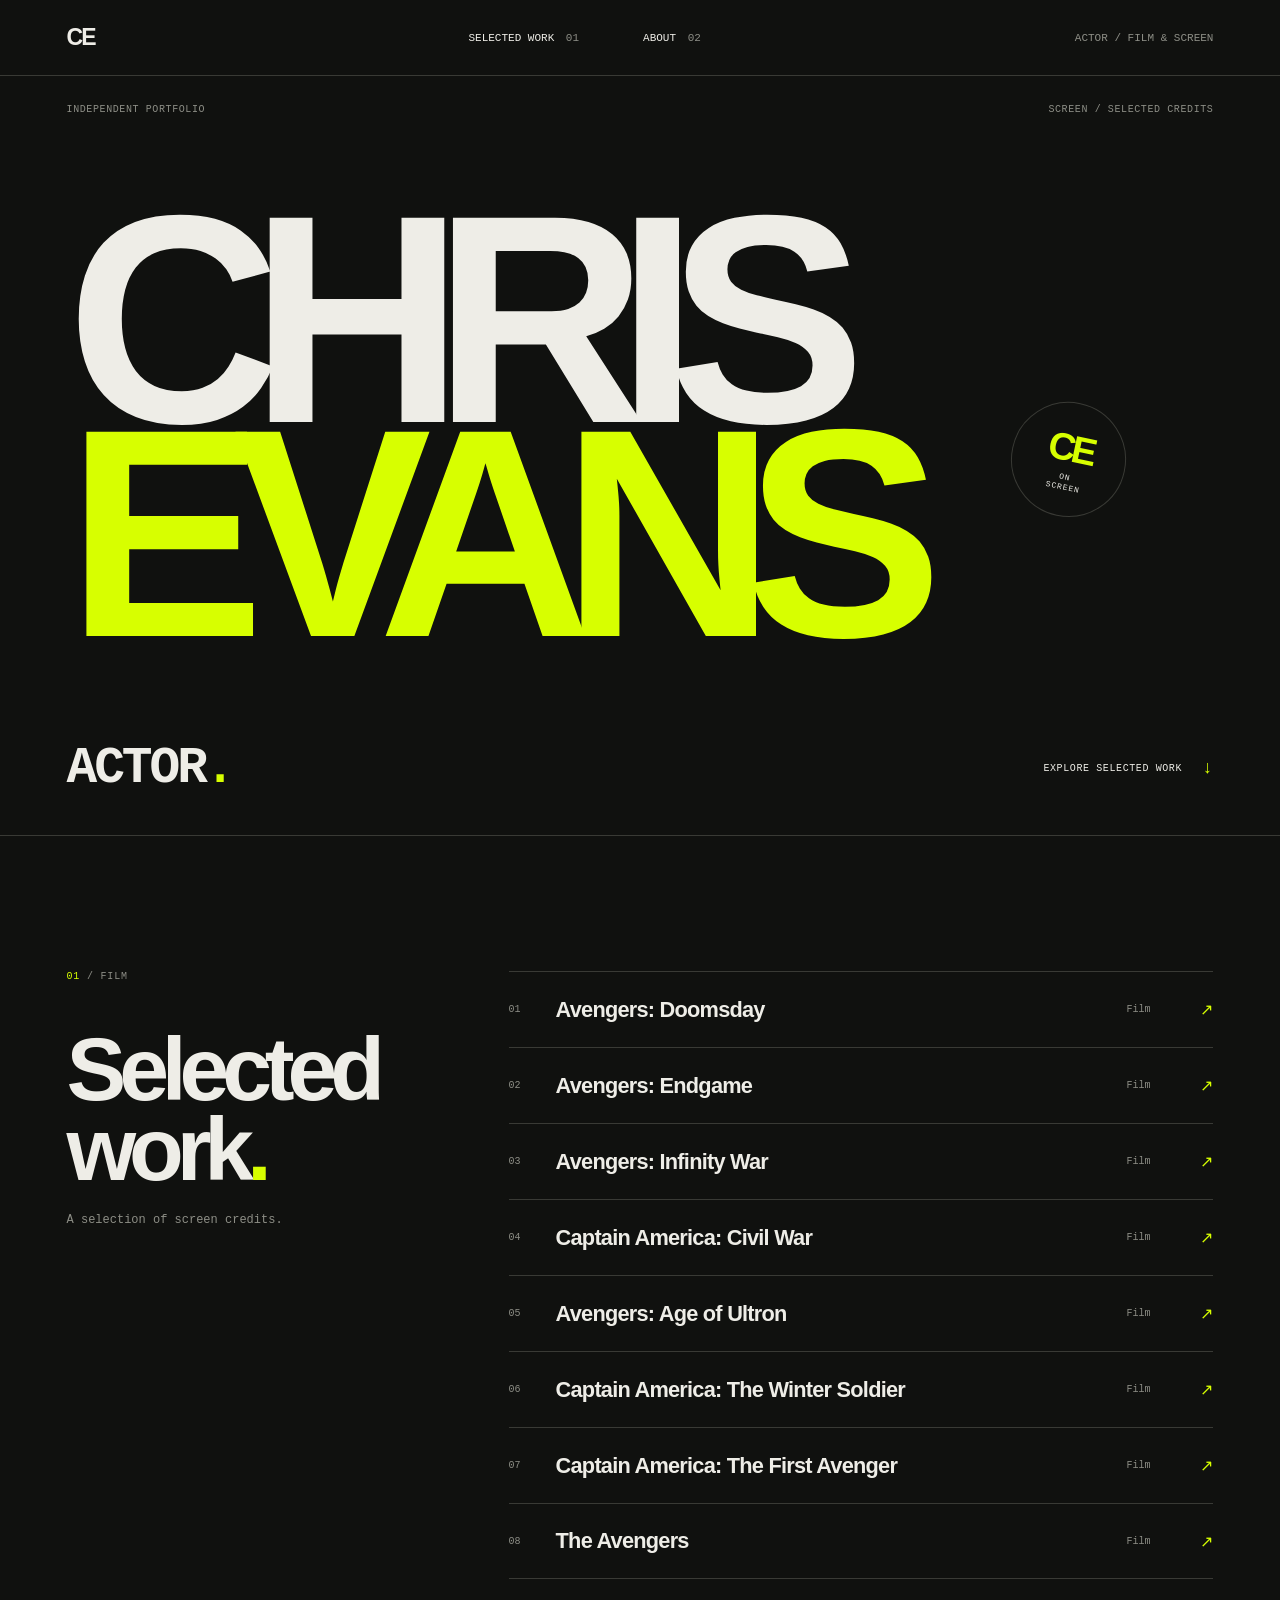
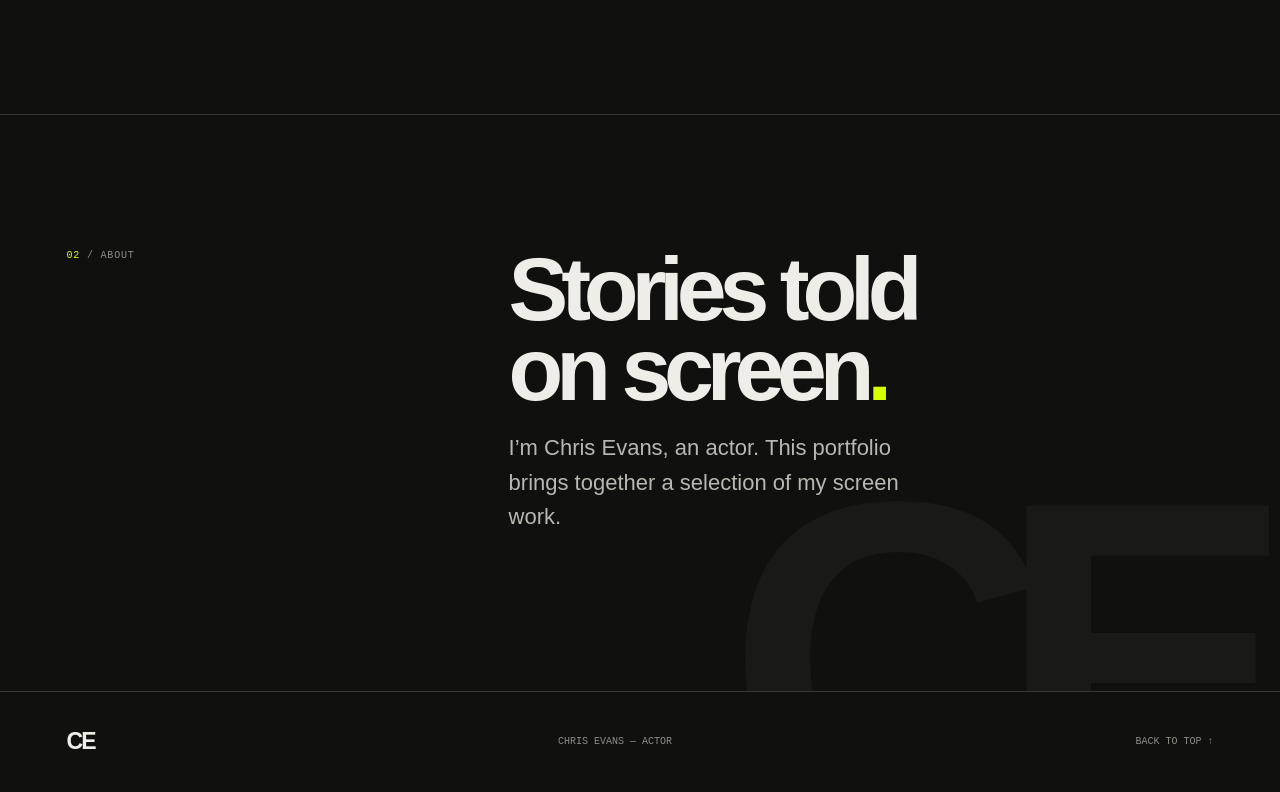
==== docs/index.html @ 4baba44c "Quick demo" ====
<!DOCTYPE html>
<html lang="en">
<head>
    <meta charset="UTF-8">
    <meta name="viewport" content="width=device-width, initial-scale=1.0">
    <meta name="description" content="Chris Evans — actor. Selected screen credits and work.">
    <meta name="theme-color" content="#10110f">
    <title>Chris Evans — Actor</title>
    <link rel="stylesheet" href="styles.css">
</head>
<body>
    <header class="site-header">
        <a class="wordmark" href="#top" aria-label="Chris Evans, back to top">CE</a>
        <nav aria-label="Main navigation">
            <a href="#work">Selected work <span>01</span></a>
            <a href="#about">About <span>02</span></a>
        </nav>
        <span class="header-note">Actor / Film &amp; screen</span>
    </header>

    <main id="top">
        <section class="hero" aria-labelledby="hero-title">
            <div class="hero-meta">
                <span>Independent portfolio</span>
                <span>Screen / Selected credits</span>
            </div>
            <h1 id="hero-title">Chris<br><span>Evans</span></h1>
            <div class="hero-bottom">
                <p class="hero-role">Actor<span class="accent-dot">.</span></p>
                <a class="scroll-link" href="#work">Explore selected work <span aria-hidden="true">↓</span></a>
            </div>
            <div class="hero-stamp" aria-hidden="true">
                <span>CE</span>
                <span>ON<br>SCREEN</span>
            </div>
        </section>

        <section class="work section-wrap" id="work" aria-labelledby="work-title">
            <div class="section-heading">
                <p class="eyebrow"><span>01</span> / Film</p>
                <h2 id="work-title">Selected<br>work<span class="accent-dot">.</span></h2>
                <p class="section-intro">A selection of screen credits.</p>
            </div>
            <ol class="project-list">
                <li><span class="project-index">01</span><span class="project-name">Avengers: Doomsday</span><span class="project-type">Film</span><span class="project-arrow" aria-hidden="true">↗</span></li>
                <li><span class="project-index">02</span><span class="project-name">Avengers: Endgame</span><span class="project-type">Film</span><span class="project-arrow" aria-hidden="true">↗</span></li>
                <li><span class="project-index">03</span><span class="project-name">Avengers: Infinity War</span><span class="project-type">Film</span><span class="project-arrow" aria-hidden="true">↗</span></li>
                <li><span class="project-index">04</span><span class="project-name">Captain America: Civil War</span><span class="project-type">Film</span><span class="project-arrow" aria-hidden="true">↗</span></li>
                <li><span class="project-index">05</span><span class="project-name">Avengers: Age of Ultron</span><span class="project-type">Film</span><span class="project-arrow" aria-hidden="true">↗</span></li>
                <li><span class="project-index">06</span><span class="project-name">Captain America: The Winter Soldier</span><span class="project-type">Film</span><span class="project-arrow" aria-hidden="true">↗</span></li>
                <li><span class="project-index">07</span><span class="project-name">Captain America: The First Avenger</span><span class="project-type">Film</span><span class="project-arrow" aria-hidden="true">↗</span></li>
                <li><span class="project-index">08</span><span class="project-name">The Avengers</span><span class="project-type">Film</span><span class="project-arrow" aria-hidden="true">↗</span></li>
            </ol>
        </section>

        <section class="about section-wrap" id="about" aria-labelledby="about-title">
            <p class="eyebrow"><span>02</span> / About</p>
            <div class="about-content">
                <h2 id="about-title">Stories told<br>on screen<span class="accent-dot">.</span></h2>
                <p>I’m Chris Evans, an actor. This portfolio brings together a selection of my screen work.</p>
            </div>
            <div class="about-mark" aria-hidden="true">CE</div>
        </section>
    </main>

    <footer class="site-footer">
        <a class="wordmark" href="#top" aria-label="Back to top">CE</a>
        <span>Chris Evans — Actor</span>
        <a href="#top">Back to top ↑</a>
    </footer>
</body>
</html>
---- docs/styles.css ----
:root {
    color-scheme: dark;
    --ink: #10110f;
    --paper: #eeede7;
    --muted: #8d8e86;
    --line: #393a35;
    --acid: #d7ff00;
    --mono: "Courier New", Courier, monospace;
    --sans: Arial, Helvetica, sans-serif;
}

* {
    box-sizing: border-box;
}

html {
    scroll-behavior: smooth;
}

body {
    margin: 0;
    background: var(--ink);
    color: var(--paper);
    font-family: var(--sans);
    -webkit-font-smoothing: antialiased;
}

a {
    color: inherit;
    text-decoration: none;
}

a:focus-visible {
    outline: 2px solid var(--acid);
    outline-offset: 5px;
}

.site-header {
    min-height: 76px;
    padding: 0 5.2vw;
    display: flex;
    align-items: center;
    justify-content: space-between;
    border-bottom: 1px solid var(--line);
    font-family: var(--mono);
    font-size: 11px;
    text-transform: uppercase;
}

.wordmark {
    position: relative;
    font-family: var(--sans);
    font-size: 23px;
    font-weight: 900;
    letter-spacing: -2px;
}

.site-header nav {
    display: flex;
    gap: clamp(24px, 5vw, 72px);
}

.site-header nav a,
.site-footer > a:last-child {
    transition: color 160ms ease;
}

.site-header nav a:hover,
.site-footer > a:last-child:hover {
    color: var(--acid);
}

.site-header nav span {
    margin-left: 5px;
    color: var(--muted);
}

.header-note {
    color: var(--muted);
}

.hero {
    position: relative;
    min-height: min(760px, calc(100svh - 76px));
    padding: 28px 5.2vw 38px;
    display: flex;
    flex-direction: column;
    justify-content: space-between;
    overflow: hidden;
    border-bottom: 1px solid var(--line);
}

.hero-meta,
.hero-bottom {
    display: flex;
    align-items: center;
    justify-content: space-between;
    font: 10px var(--mono);
    letter-spacing: 0.06em;
    text-transform: uppercase;
}

.hero-meta {
    color: var(--muted);
}

.hero h1 {
    position: relative;
    z-index: 1;
    margin: auto 0;
    width: fit-content;
    font-size: clamp(100px, 23.2vw, 340px);
    font-weight: 800;
    line-height: 0.72;
    letter-spacing: -0.105em;
    text-transform: uppercase;
}

.hero h1 > span {
    color: var(--acid);
}

.hero-role {
    margin: 0;
    font-size: clamp(24px, 4vw, 52px);
    font-weight: 700;
    letter-spacing: -0.06em;
}

.accent-dot {
    color: var(--acid);
}

.scroll-link {
    display: flex;
    align-items: center;
    gap: 20px;
}

.scroll-link span {
    color: var(--acid);
    font-size: 18px;
}

.hero-stamp {
    position: absolute;
    right: 12%;
    top: 43%;
    width: clamp(76px, 9vw, 130px);
    aspect-ratio: 1;
    border: 1px solid var(--line);
    border-radius: 50%;
    display: grid;
    place-content: center;
    gap: 3px;
    text-align: center;
    transform: rotate(12deg);
    font-family: var(--mono);
}

.hero-stamp span:first-child {
    color: var(--acid);
    font: 800 clamp(20px, 3vw, 38px) var(--sans);
    letter-spacing: -0.1em;
}

.hero-stamp span:last-child {
    font-size: 8px;
    line-height: 1.15;
    letter-spacing: 0.12em;
}

.section-wrap {
    padding: 135px 5.2vw;
    border-bottom: 1px solid var(--line);
}

.work {
    display: grid;
    grid-template-columns: minmax(230px, 0.75fr) minmax(0, 1.5fr);
    gap: 7vw;
}

.eyebrow {
    margin: 0;
    color: var(--muted);
    font: 10px var(--mono);
    letter-spacing: 0.08em;
    text-transform: uppercase;
}

.eyebrow span {
    color: var(--acid);
}

.section-heading h2,
.about-content h2 {
    margin: 48px 0 22px;
    font-size: clamp(48px, 7vw, 94px);
    line-height: 0.89;
    letter-spacing: -0.08em;
}

.section-intro {
    max-width: 220px;
    color: var(--muted);
    font: 12px/1.6 var(--mono);
}

.project-list {
    margin: 0;
    padding: 0;
    list-style: none;
}

.project-list li {
    min-height: 76px;
    display: grid;
    grid-template-columns: 35px minmax(0, 1fr) 55px 20px;
    align-items: center;
    gap: 12px;
    border-top: 1px solid var(--line);
    transition: color 180ms ease, padding 180ms ease;
}

.project-list li:last-child {
    border-bottom: 1px solid var(--line);
}

.project-list li:hover {
    padding: 0 8px;
    color: var(--acid);
}

.project-index,
.project-type {
    color: var(--muted);
    font: 10px var(--mono);
}

.project-name {
    font-size: clamp(15px, 1.7vw, 22px);
    font-weight: 600;
    letter-spacing: -0.035em;
}

.project-arrow {
    color: var(--acid);
    text-align: right;
}

.about {
    position: relative;
    min-height: 430px;
    display: grid;
    grid-template-columns: minmax(230px, 0.75fr) minmax(0, 1.5fr);
    gap: 7vw;
    overflow: hidden;
}

.about-content {
    max-width: 660px;
}

.about-content h2 {
    margin-top: 0;
}

.about-content > p {
    max-width: 400px;
    color: #b8b8b0;
    font-size: clamp(17px, 2vw, 22px);
    line-height: 1.55;
}

.about-mark {
    position: absolute;
    right: 3vw;
    bottom: -0.43em;
    color: #191a17;
    font-size: clamp(180px, 35vw, 470px);
    font-weight: 900;
    letter-spacing: -0.12em;
    line-height: 1;
    pointer-events: none;
    user-select: none;
}

.site-footer {
    min-height: 100px;
    padding: 20px 5.2vw;
    display: flex;
    align-items: center;
    justify-content: space-between;
    color: var(--muted);
    font: 10px var(--mono);
    text-transform: uppercase;
}

.site-footer .wordmark {
    color: var(--paper);
}

@media (max-width: 700px) {
    .site-header {
        min-height: 66px;
    }

    .header-note {
        display: none;
    }

    .site-header nav {
        gap: 22px;
    }

    .hero {
        min-height: min(660px, calc(100svh - 66px));
        padding-top: 22px;
        padding-bottom: 28px;
    }

    .hero-meta {
        gap: 20px;
        font-size: 8px;
    }

    .hero h1 {
        font-size: clamp(90px, 22vw, 160px);
    }

    .hero-stamp {
        top: 38%;
        right: 8%;
    }

    .section-wrap {
        padding: 86px 6vw;
    }

    .work,
    .about {
        grid-template-columns: 1fr;
        gap: 48px;
    }

    .section-heading h2 {
        margin-top: 34px;
    }

    .project-list li {
        grid-template-columns: 26px minmax(0, 1fr) 34px 14px;
        gap: 8px;
        min-height: 68px;
    }

    .project-type {
        font-size: 8px;
    }

    .about {
        min-height: 430px;
    }

    .site-footer {
        padding-inline: 6vw;
        font-size: 8px;
    }
}

@media (prefers-reduced-motion: reduce) {
    html {
        scroll-behavior: auto;
    }

    *,
    *::before,
    *::after {
        transition-duration: 0.01ms !important;
    }
}
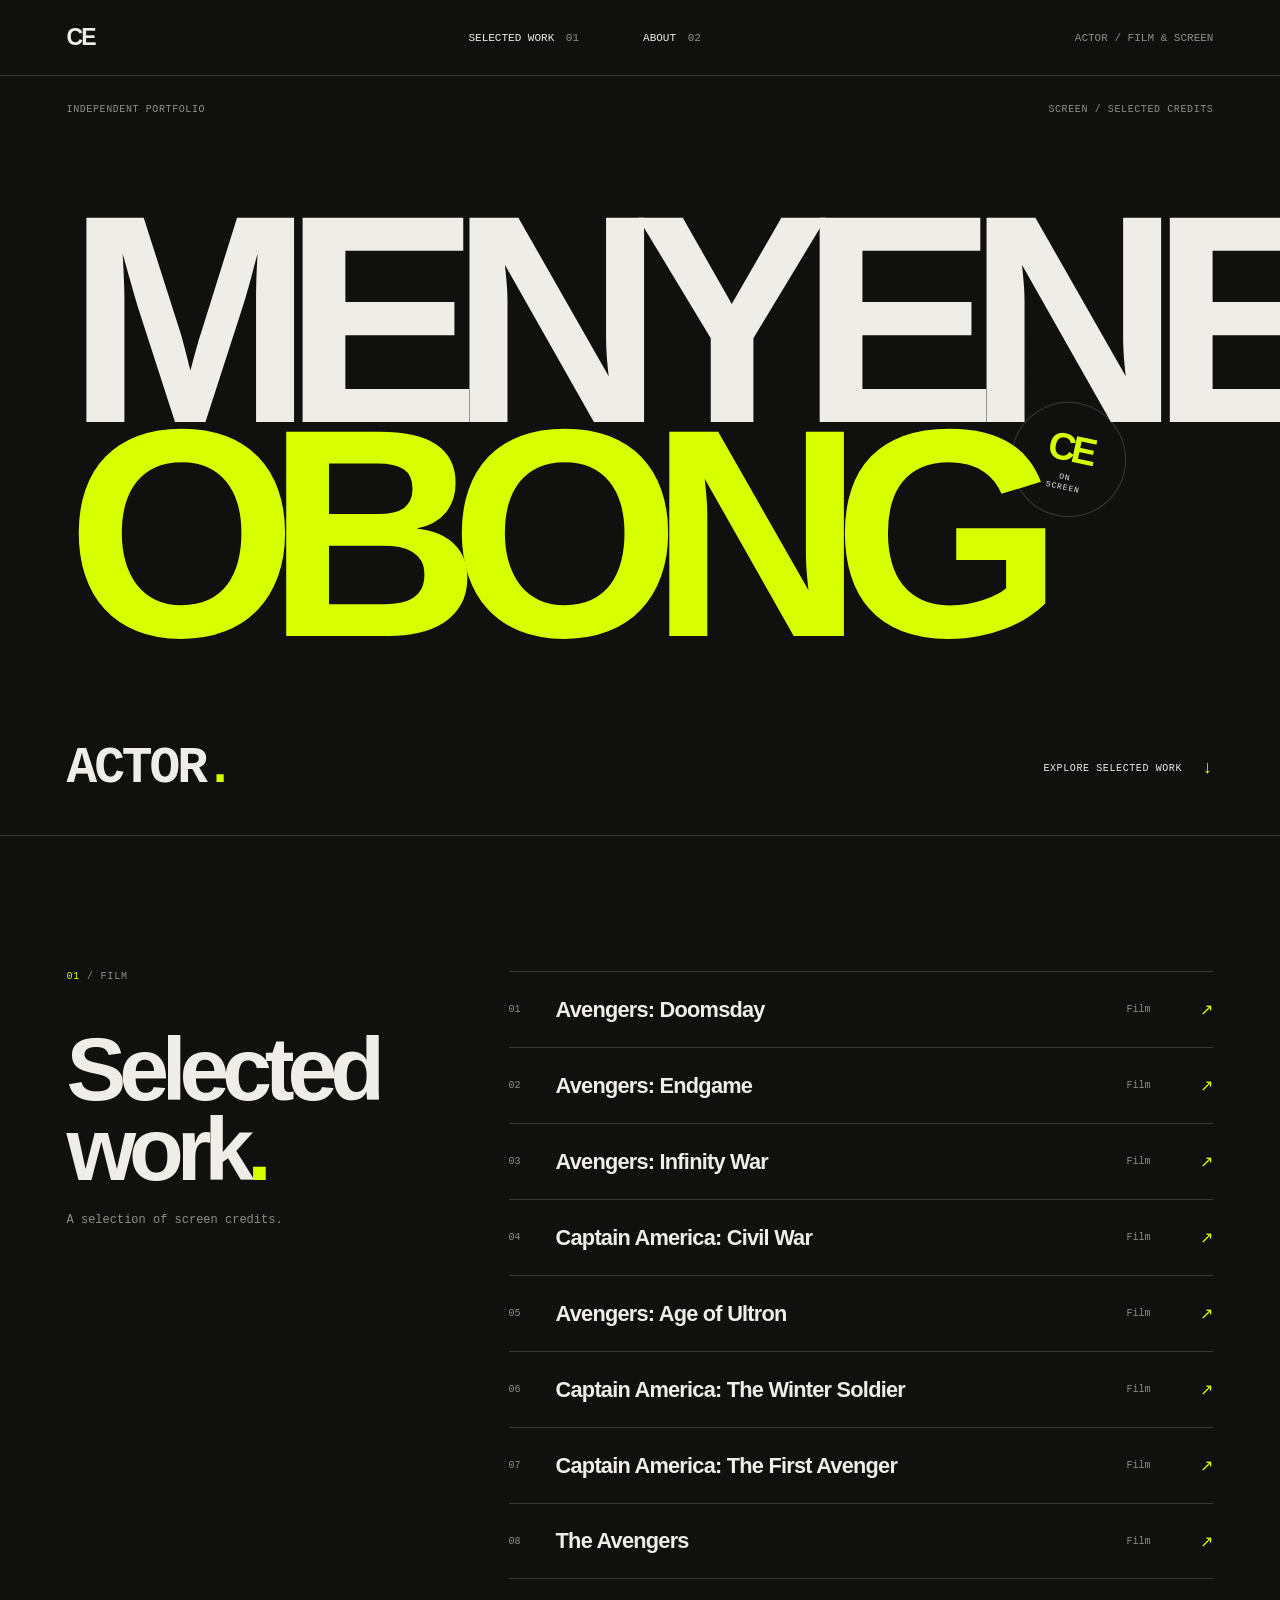
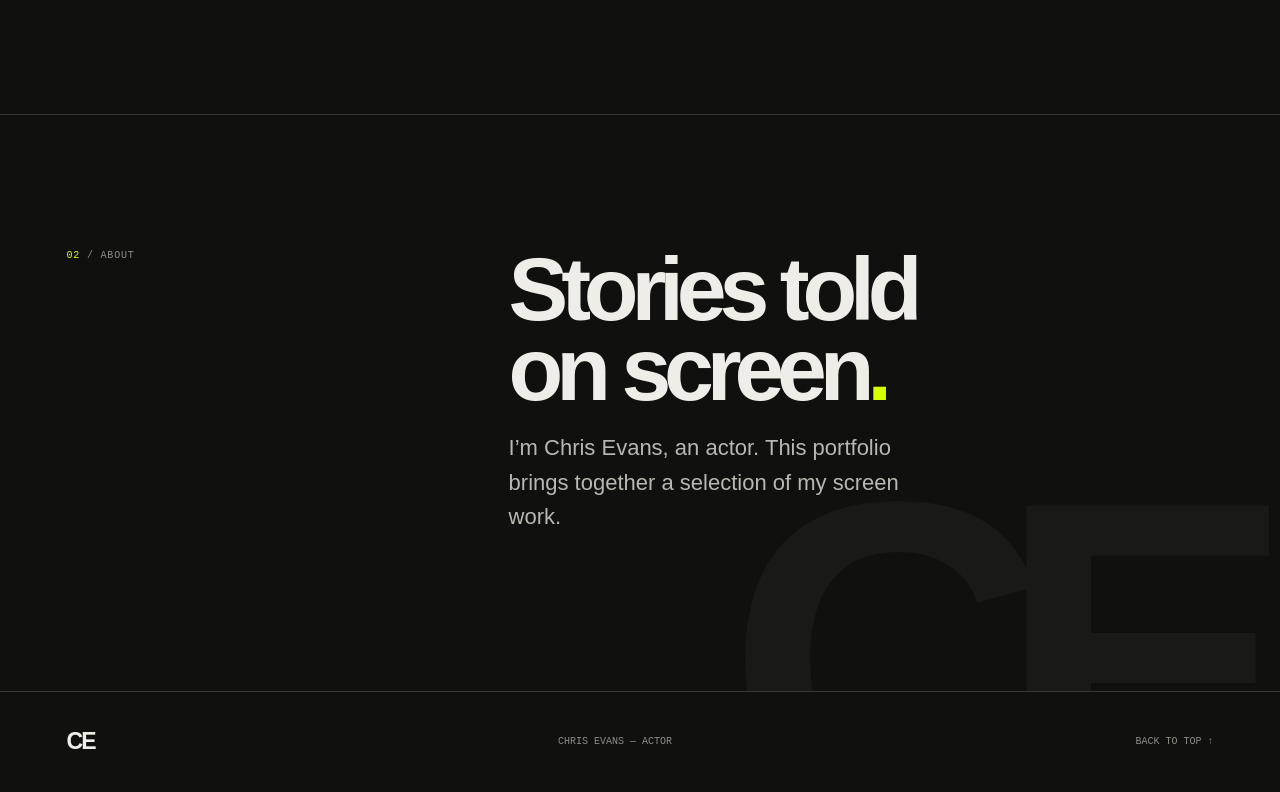
==== commit eaa22b16: "Added name" ====
--- a/docs/index.html
+++ b/docs/index.html
@@ -24,7 +24,7 @@
                 <span>Independent portfolio</span>
                 <span>Screen / Selected credits</span>
             </div>
-            <h1 id="hero-title">Chris<br><span>Evans</span></h1>
+            <h1 id="hero-title">Menyene<br><span>Obong</span></h1>
             <div class="hero-bottom">
                 <p class="hero-role">Actor<span class="accent-dot">.</span></p>
                 <a class="scroll-link" href="#work">Explore selected work <span aria-hidden="true">↓</span></a>
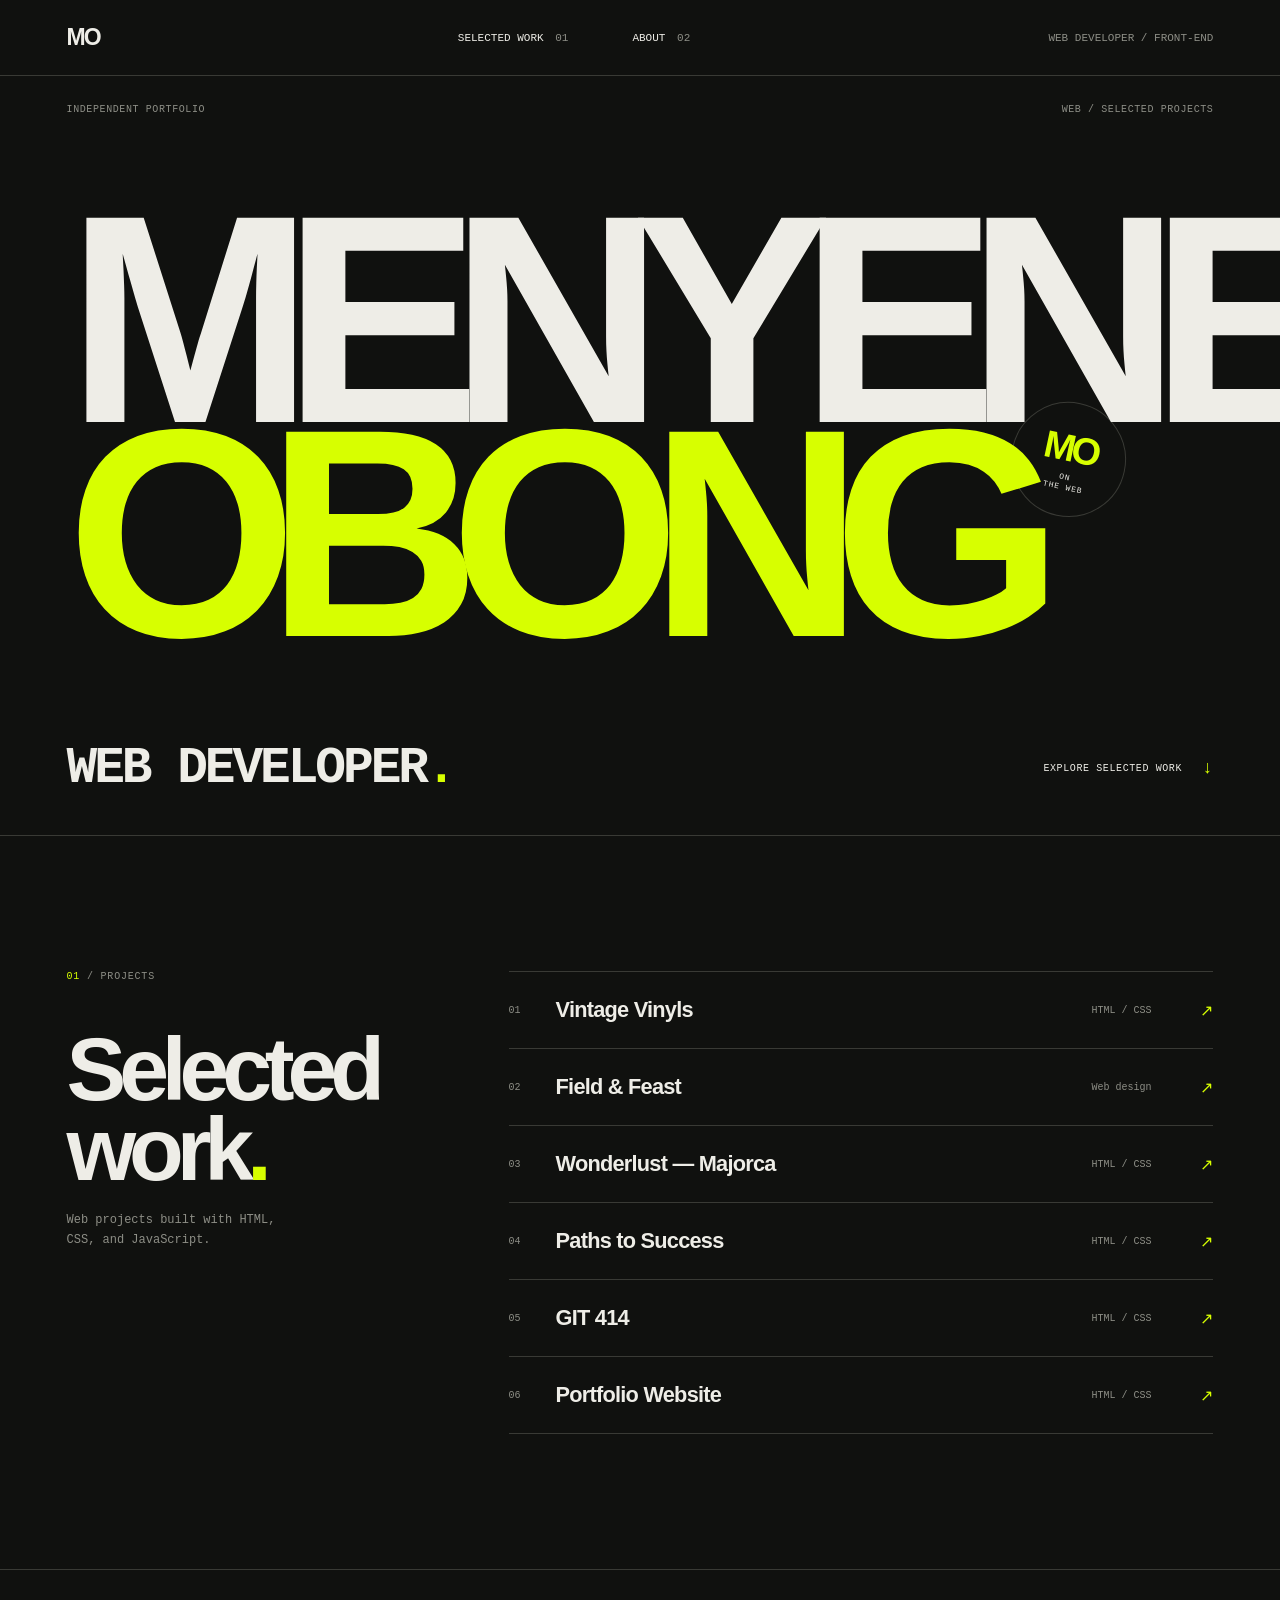
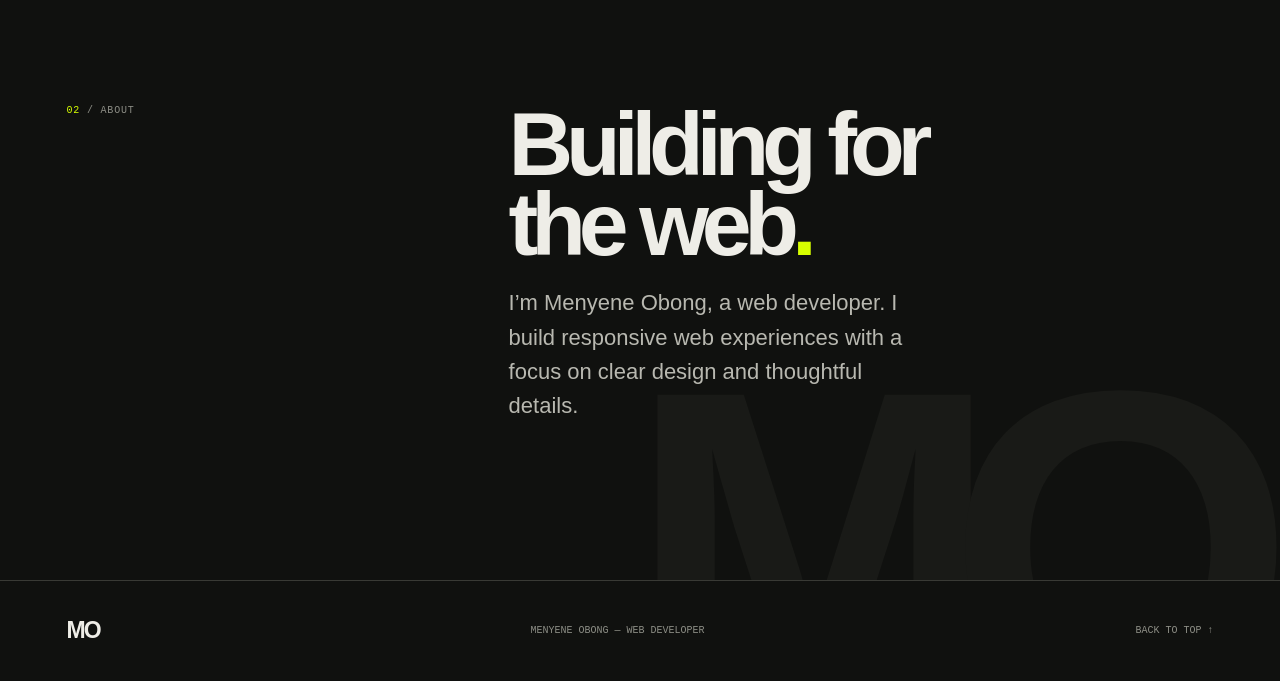
==== commit c1c20a52: "Updated the details" ====
--- a/docs/index.html
+++ b/docs/index.html
@@ -3,69 +3,67 @@
 <head>
     <meta charset="UTF-8">
     <meta name="viewport" content="width=device-width, initial-scale=1.0">
-    <meta name="description" content="Chris Evans — actor. Selected screen credits and work.">
+    <meta name="description" content="Menyene Obong — web developer. Selected projects and web work.">
     <meta name="theme-color" content="#10110f">
-    <title>Chris Evans — Actor</title>
+    <title>Menyene Obong — Web Developer</title>
     <link rel="stylesheet" href="styles.css">
 </head>
 <body>
     <header class="site-header">
-        <a class="wordmark" href="#top" aria-label="Chris Evans, back to top">CE</a>
+        <a class="wordmark" href="#top" aria-label="Menyene Obong, back to top">MO</a>
         <nav aria-label="Main navigation">
             <a href="#work">Selected work <span>01</span></a>
             <a href="#about">About <span>02</span></a>
         </nav>
-        <span class="header-note">Actor / Film &amp; screen</span>
+        <span class="header-note">Web developer / Front-end</span>
     </header>
 
     <main id="top">
         <section class="hero" aria-labelledby="hero-title">
             <div class="hero-meta">
                 <span>Independent portfolio</span>
-                <span>Screen / Selected credits</span>
+                <span>Web / Selected projects</span>
             </div>
             <h1 id="hero-title">Menyene<br><span>Obong</span></h1>
             <div class="hero-bottom">
-                <p class="hero-role">Actor<span class="accent-dot">.</span></p>
+                <p class="hero-role">Web developer<span class="accent-dot">.</span></p>
                 <a class="scroll-link" href="#work">Explore selected work <span aria-hidden="true">↓</span></a>
             </div>
             <div class="hero-stamp" aria-hidden="true">
-                <span>CE</span>
-                <span>ON<br>SCREEN</span>
+                <span>MO</span>
+                <span>ON<br>THE WEB</span>
             </div>
         </section>
 
         <section class="work section-wrap" id="work" aria-labelledby="work-title">
             <div class="section-heading">
-                <p class="eyebrow"><span>01</span> / Film</p>
+                <p class="eyebrow"><span>01</span> / Projects</p>
                 <h2 id="work-title">Selected<br>work<span class="accent-dot">.</span></h2>
-                <p class="section-intro">A selection of screen credits.</p>
+                <p class="section-intro">Web projects built with HTML, CSS, and JavaScript.</p>
             </div>
             <ol class="project-list">
-                <li><span class="project-index">01</span><span class="project-name">Avengers: Doomsday</span><span class="project-type">Film</span><span class="project-arrow" aria-hidden="true">↗</span></li>
-                <li><span class="project-index">02</span><span class="project-name">Avengers: Endgame</span><span class="project-type">Film</span><span class="project-arrow" aria-hidden="true">↗</span></li>
-                <li><span class="project-index">03</span><span class="project-name">Avengers: Infinity War</span><span class="project-type">Film</span><span class="project-arrow" aria-hidden="true">↗</span></li>
-                <li><span class="project-index">04</span><span class="project-name">Captain America: Civil War</span><span class="project-type">Film</span><span class="project-arrow" aria-hidden="true">↗</span></li>
-                <li><span class="project-index">05</span><span class="project-name">Avengers: Age of Ultron</span><span class="project-type">Film</span><span class="project-arrow" aria-hidden="true">↗</span></li>
-                <li><span class="project-index">06</span><span class="project-name">Captain America: The Winter Soldier</span><span class="project-type">Film</span><span class="project-arrow" aria-hidden="true">↗</span></li>
-                <li><span class="project-index">07</span><span class="project-name">Captain America: The First Avenger</span><span class="project-type">Film</span><span class="project-arrow" aria-hidden="true">↗</span></li>
-                <li><span class="project-index">08</span><span class="project-name">The Avengers</span><span class="project-type">Film</span><span class="project-arrow" aria-hidden="true">↗</span></li>
+                <li><a class="project-link" href="https://github.com/menyeneabasi-git/GIT-417-Final" target="_blank" rel="noopener noreferrer"><span class="project-index">01</span><span class="project-name">Vintage Vinyls</span><span class="project-type">HTML / CSS</span><span class="project-arrow" aria-hidden="true">↗</span></a></li>
+                <li><a class="project-link" href="https://github.com/menyeneabasi-git/field-and-feast" target="_blank" rel="noopener noreferrer"><span class="project-index">02</span><span class="project-name">Field &amp; Feast</span><span class="project-type">Web design</span><span class="project-arrow" aria-hidden="true">↗</span></a></li>
+                <li><a class="project-link" href="https://github.com/menyeneabasi-git/wonderlust" target="_blank" rel="noopener noreferrer"><span class="project-index">03</span><span class="project-name">Wonderlust — Majorca</span><span class="project-type">HTML / CSS</span><span class="project-arrow" aria-hidden="true">↗</span></a></li>
+                <li><a class="project-link" href="https://github.com/menyeneabasi-git/path-to-success" target="_blank" rel="noopener noreferrer"><span class="project-index">04</span><span class="project-name">Paths to Success</span><span class="project-type">HTML / CSS</span><span class="project-arrow" aria-hidden="true">↗</span></a></li>
+                <li><a class="project-link" href="https://github.com/menyeneabasi-git/GIT-414" target="_blank" rel="noopener noreferrer"><span class="project-index">05</span><span class="project-name">GIT 414</span><span class="project-type">HTML / CSS</span><span class="project-arrow" aria-hidden="true">↗</span></a></li>
+                <li><a class="project-link" href="https://github.com/menyeneabasi-git/portfolio_website" target="_blank" rel="noopener noreferrer"><span class="project-index">06</span><span class="project-name">Portfolio Website</span><span class="project-type">HTML / CSS</span><span class="project-arrow" aria-hidden="true">↗</span></a></li>
             </ol>
         </section>
 
         <section class="about section-wrap" id="about" aria-labelledby="about-title">
             <p class="eyebrow"><span>02</span> / About</p>
             <div class="about-content">
-                <h2 id="about-title">Stories told<br>on screen<span class="accent-dot">.</span></h2>
-                <p>I’m Chris Evans, an actor. This portfolio brings together a selection of my screen work.</p>
+                <h2 id="about-title">Building for<br>the web<span class="accent-dot">.</span></h2>
+                <p>I’m Menyene Obong, a web developer. I build responsive web experiences with a focus on clear design and thoughtful details.</p>
             </div>
-            <div class="about-mark" aria-hidden="true">CE</div>
+            <div class="about-mark" aria-hidden="true">MO</div>
         </section>
     </main>
 
     <footer class="site-footer">
-        <a class="wordmark" href="#top" aria-label="Back to top">CE</a>
-        <span>Chris Evans — Actor</span>
+        <a class="wordmark" href="#top" aria-label="Back to top">MO</a>
+        <span>Menyene Obong — Web Developer</span>
         <a href="#top">Back to top ↑</a>
     </footer>
 </body>
--- a/docs/styles.css
+++ b/docs/styles.css
@@ -214,12 +214,15 @@
 }
 
 .project-list li {
+    border-top: 1px solid var(--line);
+}
+
+.project-link {
     min-height: 76px;
     display: grid;
-    grid-template-columns: 35px minmax(0, 1fr) 55px 20px;
+    grid-template-columns: 35px minmax(0, 1fr) 90px 20px;
     align-items: center;
     gap: 12px;
-    border-top: 1px solid var(--line);
     transition: color 180ms ease, padding 180ms ease;
 }
 
@@ -227,7 +230,7 @@
     border-bottom: 1px solid var(--line);
 }
 
-.project-list li:hover {
+.project-link:hover {
     padding: 0 8px;
     color: var(--acid);
 }
@@ -236,6 +239,10 @@
 .project-type {
     color: var(--muted);
     font: 10px var(--mono);
+}
+
+.project-type {
+    white-space: nowrap;
 }
 
 .project-name {
@@ -348,8 +355,8 @@
         margin-top: 34px;
     }
 
-    .project-list li {
-        grid-template-columns: 26px minmax(0, 1fr) 34px 14px;
+    .project-link {
+        grid-template-columns: 26px minmax(0, 1fr) 72px 14px;
         gap: 8px;
         min-height: 68px;
     }
